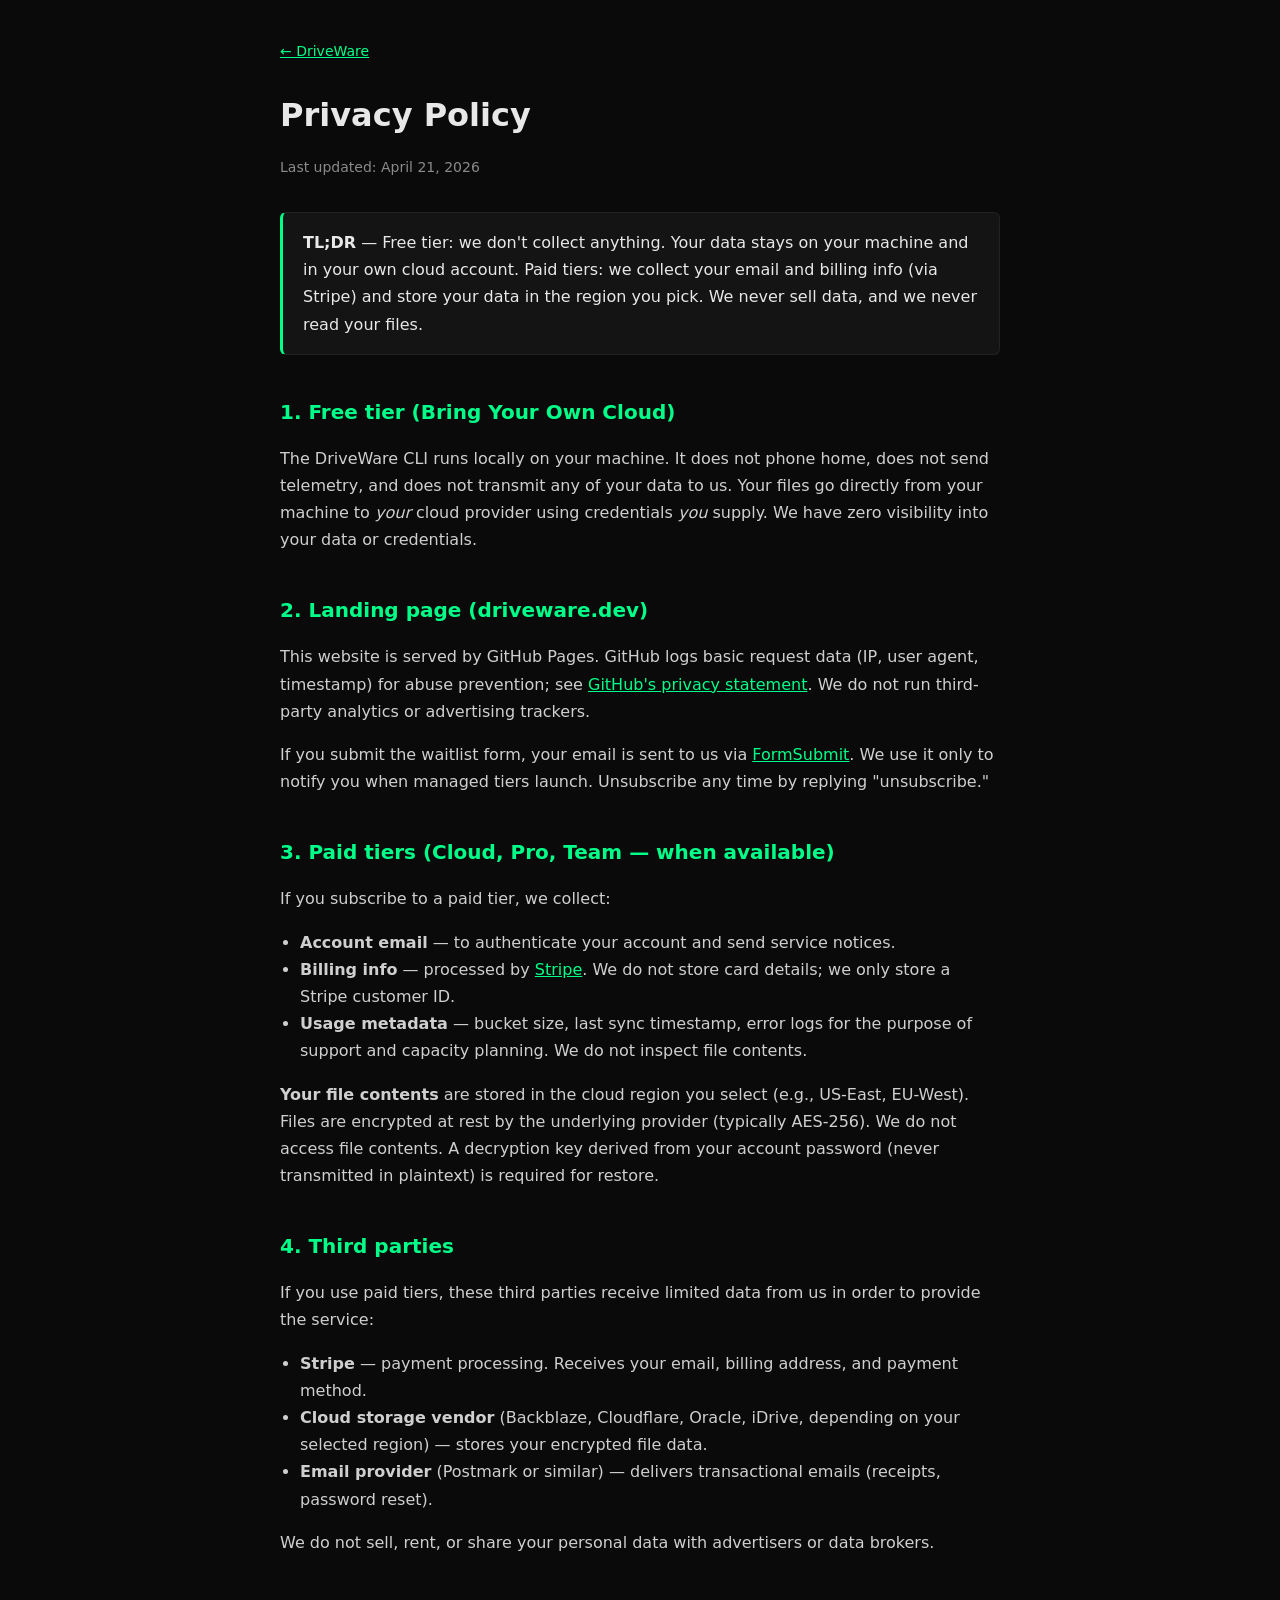
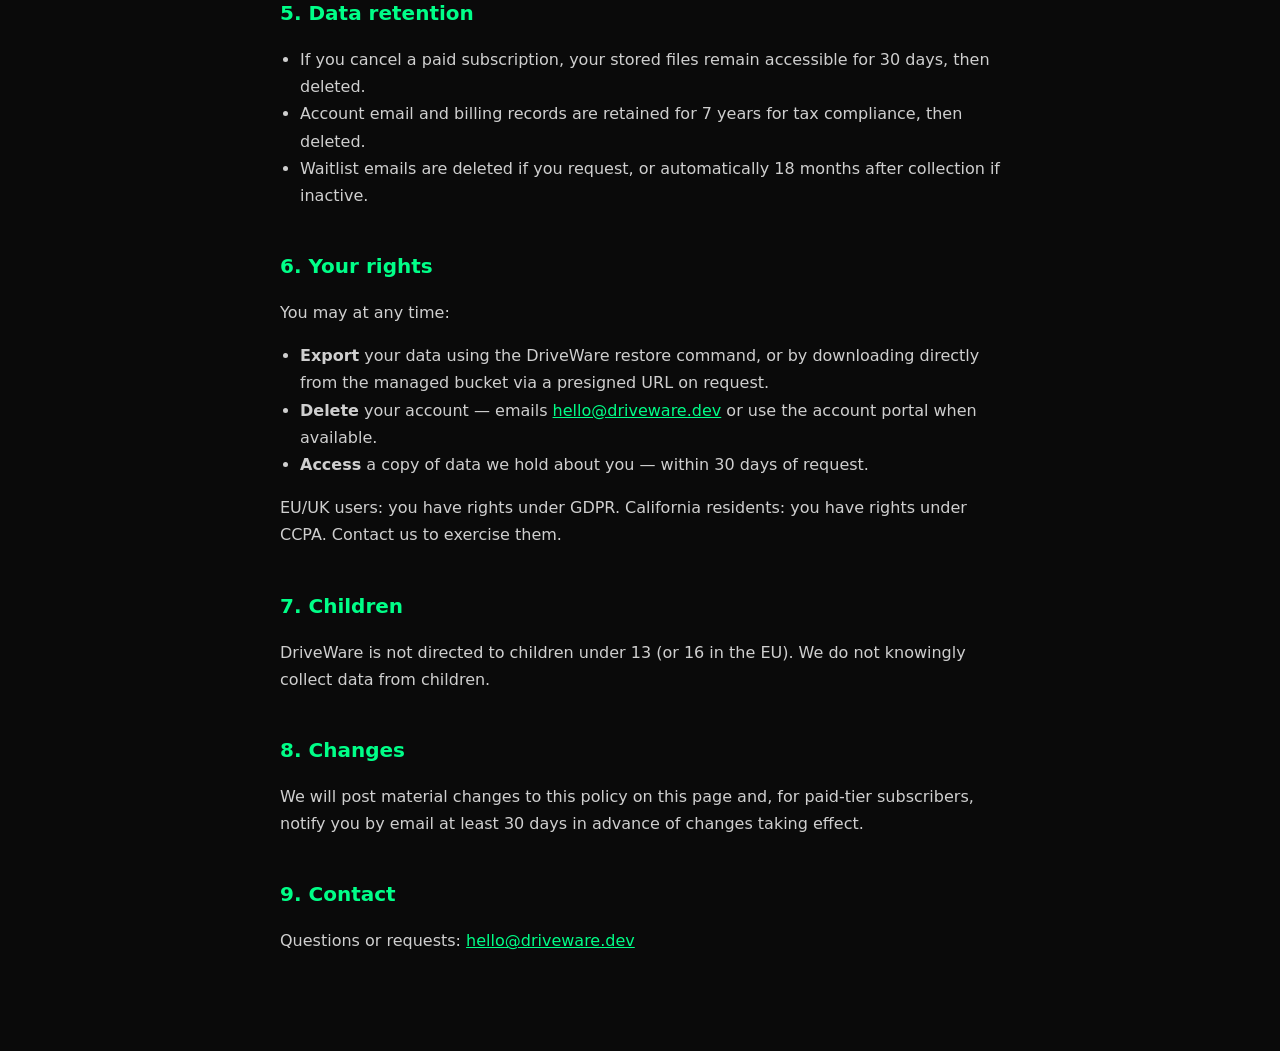
==== privacy.html @ 208aabf5 "Initial: DriveWare public landing site" ====
<!DOCTYPE html>
<html lang="en">
<head>
  <meta charset="UTF-8">
  <meta name="viewport" content="width=device-width, initial-scale=1.0">
  <title>Privacy Policy — DriveWare</title>
  <style>
    body {
      font-family: -apple-system, BlinkMacSystemFont, "SF Pro Text", system-ui, sans-serif;
      background: #0a0a0a; color: #e8e8e8; line-height: 1.7;
      max-width: 720px; margin: 0 auto; padding: 40px 24px 80px;
    }
    h1 { font-size: 32px; margin-bottom: 8px; }
    h2 { font-size: 20px; margin: 40px 0 12px; color: #00ff88; }
    p, li { color: #cfcfcf; }
    a { color: #00ff88; }
    .meta { color: #8a8a8a; font-size: 14px; margin-bottom: 32px; }
    .nav { color: #8a8a8a; margin-bottom: 24px; font-size: 14px; }
    code { background: #1a1a1a; padding: 2px 6px; border-radius: 4px; font-size: 14px; }
    ul { padding-left: 20px; }
    .tldr { background: #141414; border: 1px solid #222; border-left: 3px solid #00ff88; padding: 16px 20px; border-radius: 6px; margin: 24px 0; }
  </style>
</head>
<body>
  <div class="nav"><a href="/">← DriveWare</a></div>
  <h1>Privacy Policy</h1>
  <p class="meta">Last updated: April 21, 2026</p>

  <div class="tldr">
    <strong>TL;DR</strong> — Free tier: we don't collect anything. Your data stays on your machine and in your own cloud account. Paid tiers: we collect your email and billing info (via Stripe) and store your data in the region you pick. We never sell data, and we never read your files.
  </div>

  <h2>1. Free tier (Bring Your Own Cloud)</h2>
  <p>The DriveWare CLI runs locally on your machine. It does not phone home, does not send telemetry, and does not transmit any of your data to us. Your files go directly from your machine to <em>your</em> cloud provider using credentials <em>you</em> supply. We have zero visibility into your data or credentials.</p>

  <h2>2. Landing page (driveware.dev)</h2>
  <p>This website is served by GitHub Pages. GitHub logs basic request data (IP, user agent, timestamp) for abuse prevention; see <a href="https://docs.github.com/en/site-policy/privacy-policies/github-general-privacy-statement">GitHub's privacy statement</a>. We do not run third-party analytics or advertising trackers.</p>
  <p>If you submit the waitlist form, your email is sent to us via <a href="https://formsubmit.co">FormSubmit</a>. We use it only to notify you when managed tiers launch. Unsubscribe any time by replying "unsubscribe."</p>

  <h2>3. Paid tiers (Cloud, Pro, Team — when available)</h2>
  <p>If you subscribe to a paid tier, we collect:</p>
  <ul>
    <li><strong>Account email</strong> — to authenticate your account and send service notices.</li>
    <li><strong>Billing info</strong> — processed by <a href="https://stripe.com/privacy">Stripe</a>. We do not store card details; we only store a Stripe customer ID.</li>
    <li><strong>Usage metadata</strong> — bucket size, last sync timestamp, error logs for the purpose of support and capacity planning. We do not inspect file contents.</li>
  </ul>
  <p><strong>Your file contents</strong> are stored in the cloud region you select (e.g., US-East, EU-West). Files are encrypted at rest by the underlying provider (typically AES-256). We do not access file contents. A decryption key derived from your account password (never transmitted in plaintext) is required for restore.</p>

  <h2>4. Third parties</h2>
  <p>If you use paid tiers, these third parties receive limited data from us in order to provide the service:</p>
  <ul>
    <li><strong>Stripe</strong> — payment processing. Receives your email, billing address, and payment method.</li>
    <li><strong>Cloud storage vendor</strong> (Backblaze, Cloudflare, Oracle, iDrive, depending on your selected region) — stores your encrypted file data.</li>
    <li><strong>Email provider</strong> (Postmark or similar) — delivers transactional emails (receipts, password reset).</li>
  </ul>
  <p>We do not sell, rent, or share your personal data with advertisers or data brokers.</p>

  <h2>5. Data retention</h2>
  <ul>
    <li>If you cancel a paid subscription, your stored files remain accessible for 30 days, then deleted.</li>
    <li>Account email and billing records are retained for 7 years for tax compliance, then deleted.</li>
    <li>Waitlist emails are deleted if you request, or automatically 18 months after collection if inactive.</li>
  </ul>

  <h2>6. Your rights</h2>
  <p>You may at any time:</p>
  <ul>
    <li><strong>Export</strong> your data using the DriveWare restore command, or by downloading directly from the managed bucket via a presigned URL on request.</li>
    <li><strong>Delete</strong> your account — emails <a href="mailto:hello@driveware.dev">hello@driveware.dev</a> or use the account portal when available.</li>
    <li><strong>Access</strong> a copy of data we hold about you — within 30 days of request.</li>
  </ul>
  <p>EU/UK users: you have rights under GDPR. California residents: you have rights under CCPA. Contact us to exercise them.</p>

  <h2>7. Children</h2>
  <p>DriveWare is not directed to children under 13 (or 16 in the EU). We do not knowingly collect data from children.</p>

  <h2>8. Changes</h2>
  <p>We will post material changes to this policy on this page and, for paid-tier subscribers, notify you by email at least 30 days in advance of changes taking effect.</p>

  <h2>9. Contact</h2>
  <p>Questions or requests: <a href="mailto:hello@driveware.dev">hello@driveware.dev</a></p>
</body>
</html>
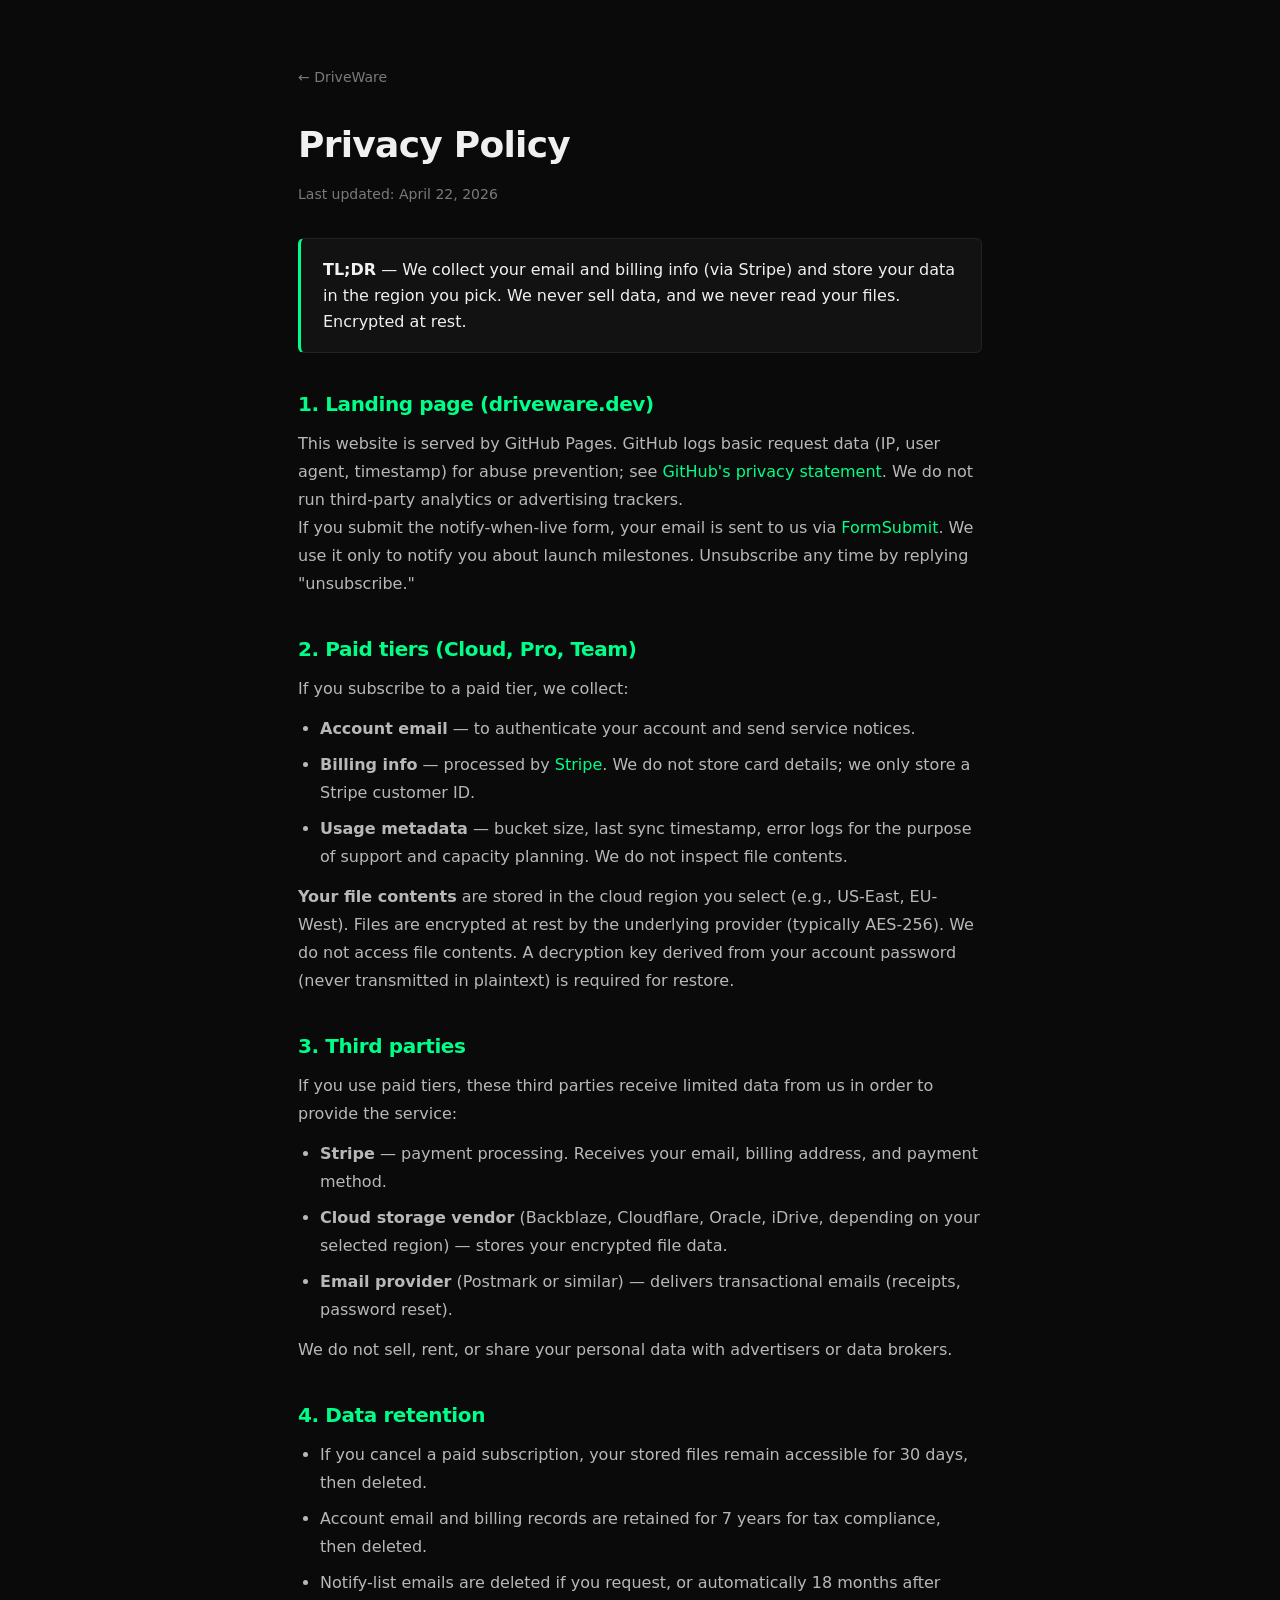
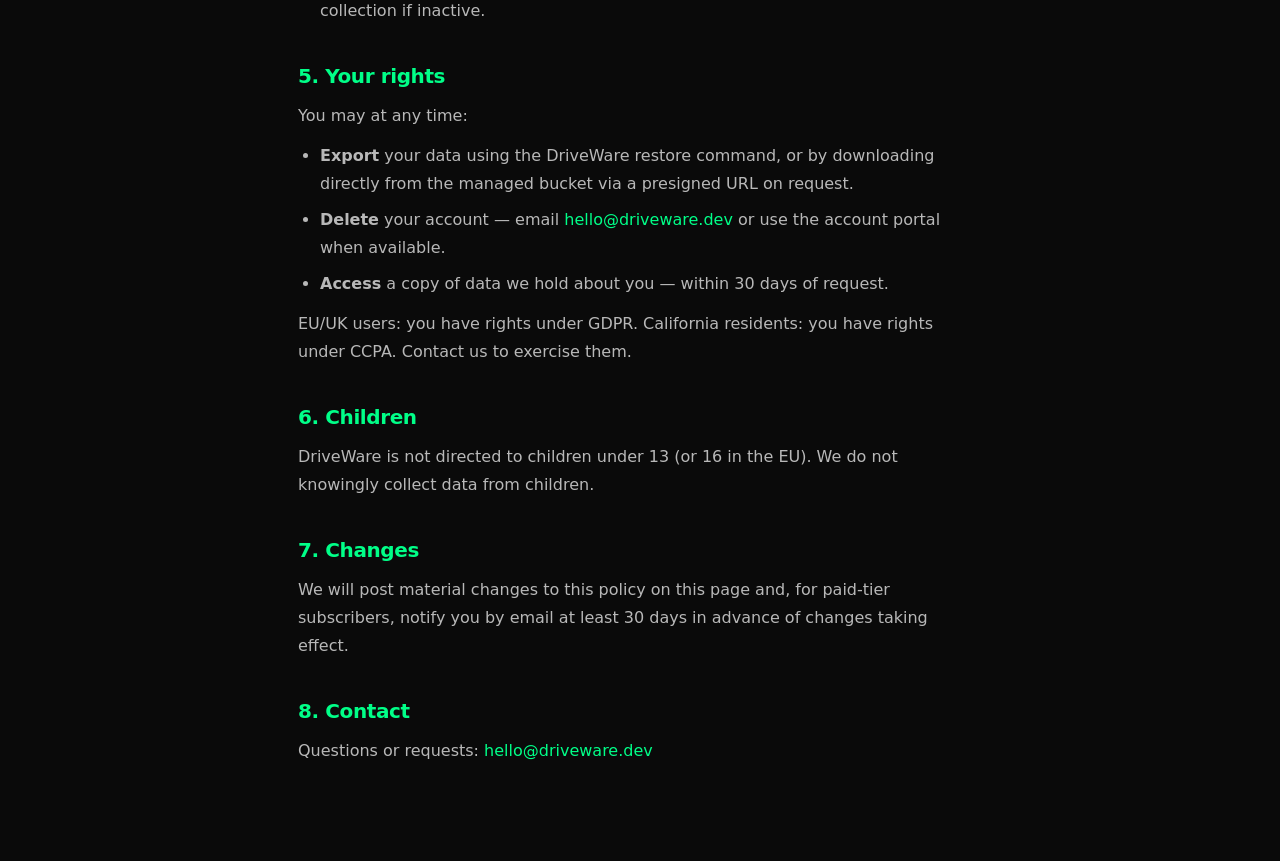
==== commit 2e763d80: "Polish landing: wider container, terminal chrome, hero gradient glow, better pricing cards, unified " ====
--- a/privacy.html
+++ b/privacy.html
@@ -4,80 +4,64 @@
   <meta charset="UTF-8">
   <meta name="viewport" content="width=device-width, initial-scale=1.0">
   <title>Privacy Policy — DriveWare</title>
-  <style>
-    body {
-      font-family: -apple-system, BlinkMacSystemFont, "SF Pro Text", system-ui, sans-serif;
-      background: #0a0a0a; color: #e8e8e8; line-height: 1.7;
-      max-width: 720px; margin: 0 auto; padding: 40px 24px 80px;
-    }
-    h1 { font-size: 32px; margin-bottom: 8px; }
-    h2 { font-size: 20px; margin: 40px 0 12px; color: #00ff88; }
-    p, li { color: #cfcfcf; }
-    a { color: #00ff88; }
-    .meta { color: #8a8a8a; font-size: 14px; margin-bottom: 32px; }
-    .nav { color: #8a8a8a; margin-bottom: 24px; font-size: 14px; }
-    code { background: #1a1a1a; padding: 2px 6px; border-radius: 4px; font-size: 14px; }
-    ul { padding-left: 20px; }
-    .tldr { background: #141414; border: 1px solid #222; border-left: 3px solid #00ff88; padding: 16px 20px; border-radius: 6px; margin: 24px 0; }
-  </style>
+  <link rel="stylesheet" href="styles.css">
 </head>
 <body>
-  <div class="nav"><a href="/">← DriveWare</a></div>
-  <h1>Privacy Policy</h1>
-  <p class="meta">Last updated: April 21, 2026</p>
+  <div class="content-page">
+    <a href="/" class="back-link">← DriveWare</a>
+    <h1>Privacy Policy</h1>
+    <p class="meta">Last updated: April 22, 2026</p>
 
-  <div class="tldr">
-    <strong>TL;DR</strong> — Free tier: we don't collect anything. Your data stays on your machine and in your own cloud account. Paid tiers: we collect your email and billing info (via Stripe) and store your data in the region you pick. We never sell data, and we never read your files.
+    <div class="tldr">
+      <strong>TL;DR</strong> — We collect your email and billing info (via Stripe) and store your data in the region you pick. We never sell data, and we never read your files. Encrypted at rest.
+    </div>
+
+    <h2>1. Landing page (driveware.dev)</h2>
+    <p>This website is served by GitHub Pages. GitHub logs basic request data (IP, user agent, timestamp) for abuse prevention; see <a href="https://docs.github.com/en/site-policy/privacy-policies/github-general-privacy-statement">GitHub's privacy statement</a>. We do not run third-party analytics or advertising trackers.</p>
+    <p>If you submit the notify-when-live form, your email is sent to us via <a href="https://formsubmit.co">FormSubmit</a>. We use it only to notify you about launch milestones. Unsubscribe any time by replying "unsubscribe."</p>
+
+    <h2>2. Paid tiers (Cloud, Pro, Team)</h2>
+    <p>If you subscribe to a paid tier, we collect:</p>
+    <ul>
+      <li><strong>Account email</strong> — to authenticate your account and send service notices.</li>
+      <li><strong>Billing info</strong> — processed by <a href="https://stripe.com/privacy">Stripe</a>. We do not store card details; we only store a Stripe customer ID.</li>
+      <li><strong>Usage metadata</strong> — bucket size, last sync timestamp, error logs for the purpose of support and capacity planning. We do not inspect file contents.</li>
+    </ul>
+    <p><strong>Your file contents</strong> are stored in the cloud region you select (e.g., US-East, EU-West). Files are encrypted at rest by the underlying provider (typically AES-256). We do not access file contents. A decryption key derived from your account password (never transmitted in plaintext) is required for restore.</p>
+
+    <h2>3. Third parties</h2>
+    <p>If you use paid tiers, these third parties receive limited data from us in order to provide the service:</p>
+    <ul>
+      <li><strong>Stripe</strong> — payment processing. Receives your email, billing address, and payment method.</li>
+      <li><strong>Cloud storage vendor</strong> (Backblaze, Cloudflare, Oracle, iDrive, depending on your selected region) — stores your encrypted file data.</li>
+      <li><strong>Email provider</strong> (Postmark or similar) — delivers transactional emails (receipts, password reset).</li>
+    </ul>
+    <p>We do not sell, rent, or share your personal data with advertisers or data brokers.</p>
+
+    <h2>4. Data retention</h2>
+    <ul>
+      <li>If you cancel a paid subscription, your stored files remain accessible for 30 days, then deleted.</li>
+      <li>Account email and billing records are retained for 7 years for tax compliance, then deleted.</li>
+      <li>Notify-list emails are deleted if you request, or automatically 18 months after collection if inactive.</li>
+    </ul>
+
+    <h2>5. Your rights</h2>
+    <p>You may at any time:</p>
+    <ul>
+      <li><strong>Export</strong> your data using the DriveWare restore command, or by downloading directly from the managed bucket via a presigned URL on request.</li>
+      <li><strong>Delete</strong> your account — email <a href="mailto:hello@driveware.dev">hello@driveware.dev</a> or use the account portal when available.</li>
+      <li><strong>Access</strong> a copy of data we hold about you — within 30 days of request.</li>
+    </ul>
+    <p>EU/UK users: you have rights under GDPR. California residents: you have rights under CCPA. Contact us to exercise them.</p>
+
+    <h2>6. Children</h2>
+    <p>DriveWare is not directed to children under 13 (or 16 in the EU). We do not knowingly collect data from children.</p>
+
+    <h2>7. Changes</h2>
+    <p>We will post material changes to this policy on this page and, for paid-tier subscribers, notify you by email at least 30 days in advance of changes taking effect.</p>
+
+    <h2>8. Contact</h2>
+    <p>Questions or requests: <a href="mailto:hello@driveware.dev">hello@driveware.dev</a></p>
   </div>
-
-  <h2>1. Free tier (Bring Your Own Cloud)</h2>
-  <p>The DriveWare CLI runs locally on your machine. It does not phone home, does not send telemetry, and does not transmit any of your data to us. Your files go directly from your machine to <em>your</em> cloud provider using credentials <em>you</em> supply. We have zero visibility into your data or credentials.</p>
-
-  <h2>2. Landing page (driveware.dev)</h2>
-  <p>This website is served by GitHub Pages. GitHub logs basic request data (IP, user agent, timestamp) for abuse prevention; see <a href="https://docs.github.com/en/site-policy/privacy-policies/github-general-privacy-statement">GitHub's privacy statement</a>. We do not run third-party analytics or advertising trackers.</p>
-  <p>If you submit the waitlist form, your email is sent to us via <a href="https://formsubmit.co">FormSubmit</a>. We use it only to notify you when managed tiers launch. Unsubscribe any time by replying "unsubscribe."</p>
-
-  <h2>3. Paid tiers (Cloud, Pro, Team — when available)</h2>
-  <p>If you subscribe to a paid tier, we collect:</p>
-  <ul>
-    <li><strong>Account email</strong> — to authenticate your account and send service notices.</li>
-    <li><strong>Billing info</strong> — processed by <a href="https://stripe.com/privacy">Stripe</a>. We do not store card details; we only store a Stripe customer ID.</li>
-    <li><strong>Usage metadata</strong> — bucket size, last sync timestamp, error logs for the purpose of support and capacity planning. We do not inspect file contents.</li>
-  </ul>
-  <p><strong>Your file contents</strong> are stored in the cloud region you select (e.g., US-East, EU-West). Files are encrypted at rest by the underlying provider (typically AES-256). We do not access file contents. A decryption key derived from your account password (never transmitted in plaintext) is required for restore.</p>
-
-  <h2>4. Third parties</h2>
-  <p>If you use paid tiers, these third parties receive limited data from us in order to provide the service:</p>
-  <ul>
-    <li><strong>Stripe</strong> — payment processing. Receives your email, billing address, and payment method.</li>
-    <li><strong>Cloud storage vendor</strong> (Backblaze, Cloudflare, Oracle, iDrive, depending on your selected region) — stores your encrypted file data.</li>
-    <li><strong>Email provider</strong> (Postmark or similar) — delivers transactional emails (receipts, password reset).</li>
-  </ul>
-  <p>We do not sell, rent, or share your personal data with advertisers or data brokers.</p>
-
-  <h2>5. Data retention</h2>
-  <ul>
-    <li>If you cancel a paid subscription, your stored files remain accessible for 30 days, then deleted.</li>
-    <li>Account email and billing records are retained for 7 years for tax compliance, then deleted.</li>
-    <li>Waitlist emails are deleted if you request, or automatically 18 months after collection if inactive.</li>
-  </ul>
-
-  <h2>6. Your rights</h2>
-  <p>You may at any time:</p>
-  <ul>
-    <li><strong>Export</strong> your data using the DriveWare restore command, or by downloading directly from the managed bucket via a presigned URL on request.</li>
-    <li><strong>Delete</strong> your account — emails <a href="mailto:hello@driveware.dev">hello@driveware.dev</a> or use the account portal when available.</li>
-    <li><strong>Access</strong> a copy of data we hold about you — within 30 days of request.</li>
-  </ul>
-  <p>EU/UK users: you have rights under GDPR. California residents: you have rights under CCPA. Contact us to exercise them.</p>
-
-  <h2>7. Children</h2>
-  <p>DriveWare is not directed to children under 13 (or 16 in the EU). We do not knowingly collect data from children.</p>
-
-  <h2>8. Changes</h2>
-  <p>We will post material changes to this policy on this page and, for paid-tier subscribers, notify you by email at least 30 days in advance of changes taking effect.</p>
-
-  <h2>9. Contact</h2>
-  <p>Questions or requests: <a href="mailto:hello@driveware.dev">hello@driveware.dev</a></p>
 </body>
 </html>
--- a/styles.css
+++ b/styles.css
@@ -0,0 +1,561 @@
+/* DriveWare shared styles */
+
+:root {
+  --bg: #0a0a0a;
+  --bg-alt: #121212;
+  --bg-elev: #171717;
+  --fg: #f0f0f0;
+  --fg-mid: #b8b8b8;
+  --fg-dim: #7a7a7a;
+  --accent: #00ff88;
+  --accent-dim: #00cc6a;
+  --accent-glow: rgba(0, 255, 136, 0.15);
+  --border: #232323;
+  --border-soft: #1a1a1a;
+  --code-bg: #0d0d0d;
+  --term-bar: #1c1c1c;
+  --term-dot-red: #ff5f57;
+  --term-dot-yellow: #febc2e;
+  --term-dot-green: #28c840;
+  --container-max: 1180px;
+  --radius: 10px;
+}
+
+* { margin: 0; padding: 0; box-sizing: border-box; }
+
+html, body {
+  background: var(--bg);
+  color: var(--fg);
+  min-height: 100vh;
+}
+
+body {
+  font-family: -apple-system, BlinkMacSystemFont, "SF Pro Text", "Inter", system-ui, sans-serif;
+  line-height: 1.6;
+  -webkit-font-smoothing: antialiased;
+  -moz-osx-font-smoothing: grayscale;
+  overflow-x: hidden;
+}
+
+code, pre, .mono { font-family: "SF Mono", "JetBrains Mono", "Menlo", "Monaco", monospace; }
+
+a { color: var(--accent); text-decoration: none; transition: color 0.15s ease; }
+a:hover { color: var(--accent-dim); }
+
+.container {
+  max-width: var(--container-max);
+  margin: 0 auto;
+  padding: 0 28px;
+}
+
+/* ---------- NAV ---------- */
+
+nav {
+  position: sticky;
+  top: 0;
+  z-index: 50;
+  padding: 18px 0;
+  background: rgba(10, 10, 10, 0.85);
+  backdrop-filter: saturate(180%) blur(12px);
+  -webkit-backdrop-filter: saturate(180%) blur(12px);
+  border-bottom: 1px solid var(--border-soft);
+}
+nav .container { display: flex; justify-content: space-between; align-items: center; }
+nav .logo {
+  font-weight: 700;
+  font-size: 19px;
+  letter-spacing: -0.01em;
+  color: var(--fg);
+  display: flex;
+  align-items: center;
+  gap: 8px;
+}
+nav .logo span { color: var(--accent); }
+nav .logo::before {
+  content: "";
+  display: inline-block;
+  width: 8px; height: 8px;
+  border-radius: 50%;
+  background: var(--accent);
+  box-shadow: 0 0 10px var(--accent-glow);
+}
+nav ul { display: flex; list-style: none; gap: 28px; align-items: center; }
+nav ul a {
+  color: var(--fg-mid);
+  font-size: 14px;
+  font-weight: 500;
+  padding: 6px 0;
+}
+nav ul a:hover { color: var(--fg); }
+nav .nav-cta {
+  padding: 8px 16px;
+  background: var(--accent);
+  color: var(--bg) !important;
+  border-radius: 6px;
+  font-weight: 600;
+  font-size: 13px;
+}
+nav .nav-cta:hover { background: var(--accent-dim); }
+
+/* ---------- HERO ---------- */
+
+.hero {
+  position: relative;
+  padding: 120px 0 100px;
+  overflow: hidden;
+}
+.hero::before {
+  content: "";
+  position: absolute;
+  top: -200px;
+  left: 50%;
+  transform: translateX(-50%);
+  width: 900px;
+  height: 600px;
+  background: radial-gradient(ellipse at center, var(--accent-glow) 0%, transparent 70%);
+  pointer-events: none;
+  z-index: 0;
+}
+.hero::after {
+  content: "";
+  position: absolute;
+  inset: 0;
+  background-image:
+    radial-gradient(circle at 1px 1px, rgba(255, 255, 255, 0.04) 1px, transparent 0);
+  background-size: 32px 32px;
+  pointer-events: none;
+  z-index: 0;
+  mask-image: radial-gradient(ellipse 70% 60% at 50% 40%, black 40%, transparent 100%);
+  -webkit-mask-image: radial-gradient(ellipse 70% 60% at 50% 40%, black 40%, transparent 100%);
+}
+.hero .container { position: relative; z-index: 1; }
+.hero .eyebrow {
+  display: inline-flex;
+  align-items: center;
+  gap: 8px;
+  padding: 6px 14px;
+  background: var(--bg-elev);
+  border: 1px solid var(--border);
+  border-radius: 999px;
+  font-size: 12px;
+  color: var(--fg-mid);
+  font-weight: 500;
+  letter-spacing: 0.02em;
+  margin-bottom: 28px;
+}
+.hero .eyebrow .dot {
+  width: 6px; height: 6px;
+  border-radius: 50%;
+  background: var(--accent);
+  box-shadow: 0 0 8px var(--accent);
+  animation: pulse 2s infinite;
+}
+@keyframes pulse {
+  0%, 100% { opacity: 1; }
+  50% { opacity: 0.5; }
+}
+.hero h1 {
+  font-size: clamp(40px, 6vw, 68px);
+  line-height: 1.05;
+  font-weight: 800;
+  letter-spacing: -0.03em;
+  max-width: 920px;
+}
+.hero h1 .accent {
+  color: var(--accent);
+  background: linear-gradient(180deg, #00ff88 0%, #00cc6a 100%);
+  -webkit-background-clip: text;
+  -webkit-text-fill-color: transparent;
+  background-clip: text;
+}
+.hero .tagline {
+  font-size: clamp(17px, 1.4vw, 20px);
+  color: var(--fg-mid);
+  margin-top: 24px;
+  max-width: 680px;
+  line-height: 1.55;
+}
+.hero .cta {
+  margin-top: 40px;
+  display: flex;
+  gap: 14px;
+  flex-wrap: wrap;
+  align-items: center;
+}
+.hero .cta .note {
+  color: var(--fg-dim);
+  font-size: 13px;
+  display: inline-flex;
+  align-items: center;
+  gap: 6px;
+}
+.hero .cta .note::before {
+  content: "✓";
+  color: var(--accent);
+  font-weight: bold;
+}
+
+/* ---------- BUTTONS ---------- */
+
+.btn {
+  display: inline-flex;
+  align-items: center;
+  gap: 8px;
+  padding: 13px 22px;
+  border-radius: 8px;
+  font-weight: 600;
+  font-size: 14.5px;
+  transition: all 0.18s ease;
+  border: 1px solid transparent;
+  cursor: pointer;
+  font-family: inherit;
+  text-decoration: none;
+}
+.btn-primary {
+  background: var(--accent);
+  color: var(--bg);
+  box-shadow: 0 0 0 0 var(--accent-glow);
+}
+.btn-primary:hover {
+  background: var(--accent-dim);
+  box-shadow: 0 0 24px var(--accent-glow);
+  text-decoration: none;
+  transform: translateY(-1px);
+}
+.btn-secondary {
+  background: transparent;
+  color: var(--fg);
+  border-color: var(--border);
+}
+.btn-secondary:hover {
+  border-color: var(--fg-mid);
+  background: var(--bg-elev);
+  text-decoration: none;
+}
+.btn-arrow::after {
+  content: "→";
+  transition: transform 0.18s ease;
+}
+.btn-arrow:hover::after { transform: translateX(3px); }
+
+/* ---------- TERMINAL ---------- */
+
+.terminal {
+  margin-top: 36px;
+  background: var(--code-bg);
+  border: 1px solid var(--border);
+  border-radius: var(--radius);
+  overflow: hidden;
+  max-width: 820px;
+  box-shadow:
+    0 1px 0 rgba(255,255,255,0.04) inset,
+    0 20px 60px rgba(0,0,0,0.5);
+}
+.terminal .bar {
+  display: flex;
+  align-items: center;
+  gap: 8px;
+  padding: 11px 16px;
+  background: var(--term-bar);
+  border-bottom: 1px solid var(--border);
+}
+.terminal .bar .dot {
+  width: 12px; height: 12px;
+  border-radius: 50%;
+}
+.terminal .bar .dot-r { background: var(--term-dot-red); }
+.terminal .bar .dot-y { background: var(--term-dot-yellow); }
+.terminal .bar .dot-g { background: var(--term-dot-green); }
+.terminal .bar .title {
+  flex: 1;
+  text-align: center;
+  font-size: 12px;
+  color: var(--fg-dim);
+  font-family: inherit;
+  margin-right: 54px;
+}
+.terminal .body {
+  padding: 20px 24px;
+  font-family: "SF Mono", "JetBrains Mono", "Menlo", monospace;
+  font-size: 13.5px;
+  line-height: 1.75;
+  overflow-x: auto;
+}
+.terminal .body .prompt { color: var(--fg-dim); user-select: none; }
+.terminal .body .cmd { color: var(--accent); }
+.terminal .body .out { color: var(--fg-dim); display: block; }
+.terminal .body .out-ok { color: var(--accent); }
+.terminal .body .out-warn { color: #febc2e; }
+
+/* ---------- SECTIONS ---------- */
+
+section {
+  padding: 96px 0;
+  border-bottom: 1px solid var(--border-soft);
+  position: relative;
+}
+h2 {
+  font-size: clamp(28px, 3vw, 40px);
+  font-weight: 700;
+  letter-spacing: -0.02em;
+  margin-bottom: 16px;
+  line-height: 1.15;
+}
+h2 .accent {
+  background: linear-gradient(180deg, #00ff88 0%, #00cc6a 100%);
+  -webkit-background-clip: text;
+  -webkit-text-fill-color: transparent;
+  background-clip: text;
+}
+.section-intro {
+  color: var(--fg-mid);
+  max-width: 680px;
+  font-size: 16.5px;
+  margin-bottom: 36px;
+}
+h3 { font-size: 18px; font-weight: 600; margin-bottom: 10px; }
+
+/* ---------- FEATURE TABLE ---------- */
+
+.table-wrap {
+  margin-top: 36px;
+  border: 1px solid var(--border);
+  border-radius: var(--radius);
+  overflow: hidden;
+  background: var(--bg-alt);
+}
+table { width: 100%; border-collapse: collapse; font-size: 14.5px; }
+th, td { text-align: left; padding: 16px 20px; border-bottom: 1px solid var(--border-soft); }
+tbody tr:last-child td { border-bottom: none; }
+tbody tr:hover { background: rgba(255,255,255,0.01); }
+th {
+  color: var(--fg-dim);
+  font-weight: 600;
+  font-size: 12px;
+  text-transform: uppercase;
+  letter-spacing: 0.08em;
+  background: var(--bg-elev);
+}
+td code {
+  background: var(--bg-elev);
+  padding: 2px 6px;
+  border-radius: 4px;
+  font-size: 13px;
+  color: var(--accent);
+  border: 1px solid var(--border);
+}
+
+/* ---------- HOW-IT-WORKS GRID ---------- */
+
+.grid-3 {
+  display: grid;
+  grid-template-columns: repeat(auto-fit, minmax(280px, 1fr));
+  gap: 20px;
+  margin-top: 40px;
+}
+.card {
+  background: var(--bg-alt);
+  border: 1px solid var(--border);
+  border-radius: var(--radius);
+  padding: 28px;
+  transition: all 0.18s ease;
+}
+.card:hover {
+  border-color: rgba(0, 255, 136, 0.3);
+  transform: translateY(-2px);
+}
+.card .num {
+  display: inline-flex;
+  align-items: center;
+  justify-content: center;
+  width: 32px; height: 32px;
+  background: var(--accent-glow);
+  border: 1px solid var(--accent);
+  color: var(--accent);
+  border-radius: 8px;
+  font-weight: 700;
+  font-size: 14px;
+  margin-bottom: 14px;
+}
+.card p { color: var(--fg-mid); font-size: 14.5px; margin-top: 4px; }
+
+/* ---------- PRICING ---------- */
+
+.pricing-grid {
+  display: grid;
+  grid-template-columns: repeat(auto-fit, minmax(260px, 1fr));
+  gap: 20px;
+  margin-top: 44px;
+}
+.tier {
+  background: var(--bg-alt);
+  border: 1px solid var(--border);
+  border-radius: var(--radius);
+  padding: 32px 28px;
+  display: flex;
+  flex-direction: column;
+  position: relative;
+  transition: all 0.18s ease;
+}
+.tier:hover { border-color: rgba(255,255,255,0.1); }
+.tier.featured {
+  border-color: var(--accent);
+  background: linear-gradient(180deg, rgba(0,255,136,0.04) 0%, var(--bg-alt) 100%);
+  box-shadow: 0 0 0 1px var(--accent), 0 20px 60px -20px var(--accent-glow);
+}
+.tier.featured::before {
+  content: "Most popular";
+  position: absolute;
+  top: -11px; left: 28px;
+  background: var(--accent);
+  color: var(--bg);
+  font-size: 11px;
+  font-weight: 700;
+  padding: 3px 10px;
+  border-radius: 4px;
+  text-transform: uppercase;
+  letter-spacing: 0.08em;
+}
+.tier .name { font-size: 12px; text-transform: uppercase; letter-spacing: 0.1em; color: var(--fg-mid); font-weight: 600; }
+.tier .price { font-size: 40px; font-weight: 800; margin: 10px 0 4px; letter-spacing: -0.02em; }
+.tier .price .unit { font-size: 14px; color: var(--fg-mid); font-weight: 400; }
+.tier .desc { font-size: 13.5px; color: var(--fg-dim); margin-bottom: 20px; }
+.tier ul { list-style: none; margin-top: 8px; flex-grow: 1; }
+.tier li {
+  font-size: 14px;
+  color: var(--fg);
+  margin-bottom: 12px;
+  padding-left: 24px;
+  position: relative;
+  line-height: 1.5;
+}
+.tier li::before {
+  content: "✓";
+  color: var(--accent);
+  position: absolute;
+  left: 0;
+  font-weight: 700;
+}
+.tier .btn { margin-top: 24px; justify-content: center; width: 100%; }
+.pricing-fineprint {
+  color: var(--fg-dim);
+  font-size: 13px;
+  margin-top: 28px;
+  max-width: 680px;
+  line-height: 1.6;
+}
+
+/* ---------- NOTIFY / WAITLIST ---------- */
+
+.notify {
+  background: linear-gradient(180deg, var(--bg-alt) 0%, var(--bg) 100%);
+  border: 1px solid var(--border);
+  border-radius: var(--radius);
+  padding: 56px 40px;
+  margin-top: 0;
+  text-align: center;
+}
+.notify h3 { font-size: 26px; margin-bottom: 14px; }
+.notify p {
+  color: var(--fg-mid);
+  margin-bottom: 28px;
+  max-width: 540px;
+  margin-left: auto;
+  margin-right: auto;
+  font-size: 15px;
+}
+.notify form {
+  display: flex;
+  gap: 10px;
+  max-width: 480px;
+  margin: 0 auto;
+  flex-wrap: wrap;
+  justify-content: center;
+}
+.notify input[type="email"] {
+  flex: 1;
+  min-width: 240px;
+  padding: 13px 16px;
+  background: var(--bg);
+  border: 1px solid var(--border);
+  border-radius: 8px;
+  color: var(--fg);
+  font-size: 14.5px;
+  font-family: inherit;
+  transition: border-color 0.15s ease;
+}
+.notify input[type="email"]:focus {
+  outline: none;
+  border-color: var(--accent);
+  box-shadow: 0 0 0 3px var(--accent-glow);
+}
+
+/* ---------- FOOTER ---------- */
+
+footer {
+  padding: 48px 0 64px;
+  color: var(--fg-dim);
+  font-size: 13.5px;
+  border-top: 1px solid var(--border-soft);
+}
+footer .container {
+  display: flex;
+  flex-direction: column;
+  align-items: center;
+  gap: 18px;
+}
+footer .links { display: flex; gap: 24px; }
+footer a { color: var(--fg-mid); }
+footer a:hover { color: var(--fg); }
+
+/* ---------- CONTENT PAGES (terms, privacy, welcome) ---------- */
+
+.content-page {
+  max-width: 740px;
+  margin: 0 auto;
+  padding: 64px 28px 96px;
+}
+.content-page .back-link { color: var(--fg-dim); font-size: 14px; margin-bottom: 28px; display: inline-block; }
+.content-page .back-link:hover { color: var(--fg); text-decoration: none; }
+.content-page h1 { font-size: 36px; margin-bottom: 8px; letter-spacing: -0.02em; }
+.content-page h2 { font-size: 20px; margin: 40px 0 14px; color: var(--accent); }
+.content-page .meta { color: var(--fg-dim); font-size: 14px; margin-bottom: 32px; }
+.content-page p, .content-page li { color: var(--fg-mid); line-height: 1.75; }
+.content-page ul, .content-page ol { padding-left: 22px; margin: 12px 0; }
+.content-page li { margin-bottom: 8px; }
+.content-page code {
+  background: var(--bg-elev);
+  padding: 2px 6px;
+  border-radius: 4px;
+  font-size: 13.5px;
+  color: var(--accent);
+  border: 1px solid var(--border);
+}
+.content-page .tldr {
+  background: var(--bg-alt);
+  border: 1px solid var(--border);
+  border-left: 3px solid var(--accent);
+  padding: 18px 22px;
+  border-radius: 6px;
+  margin: 28px 0;
+}
+
+/* ---------- RESPONSIVE ---------- */
+
+@media (max-width: 768px) {
+  .container { padding: 0 20px; }
+  nav ul { gap: 16px; }
+  nav ul a:not(.nav-cta) { display: none; }
+  .hero { padding: 72px 0 64px; }
+  .hero h1 { font-size: 36px; }
+  .hero .tagline { font-size: 17px; }
+  .hero .cta { flex-direction: column; align-items: stretch; }
+  .hero .cta .btn { width: 100%; justify-content: center; }
+  section { padding: 64px 0; }
+  h2 { font-size: 26px; }
+  .terminal { max-width: 100%; }
+  .terminal .body { font-size: 12.5px; padding: 16px; }
+  .content-page { padding: 32px 20px 72px; }
+  .content-page h1 { font-size: 28px; }
+  .notify { padding: 36px 24px; }
+}
